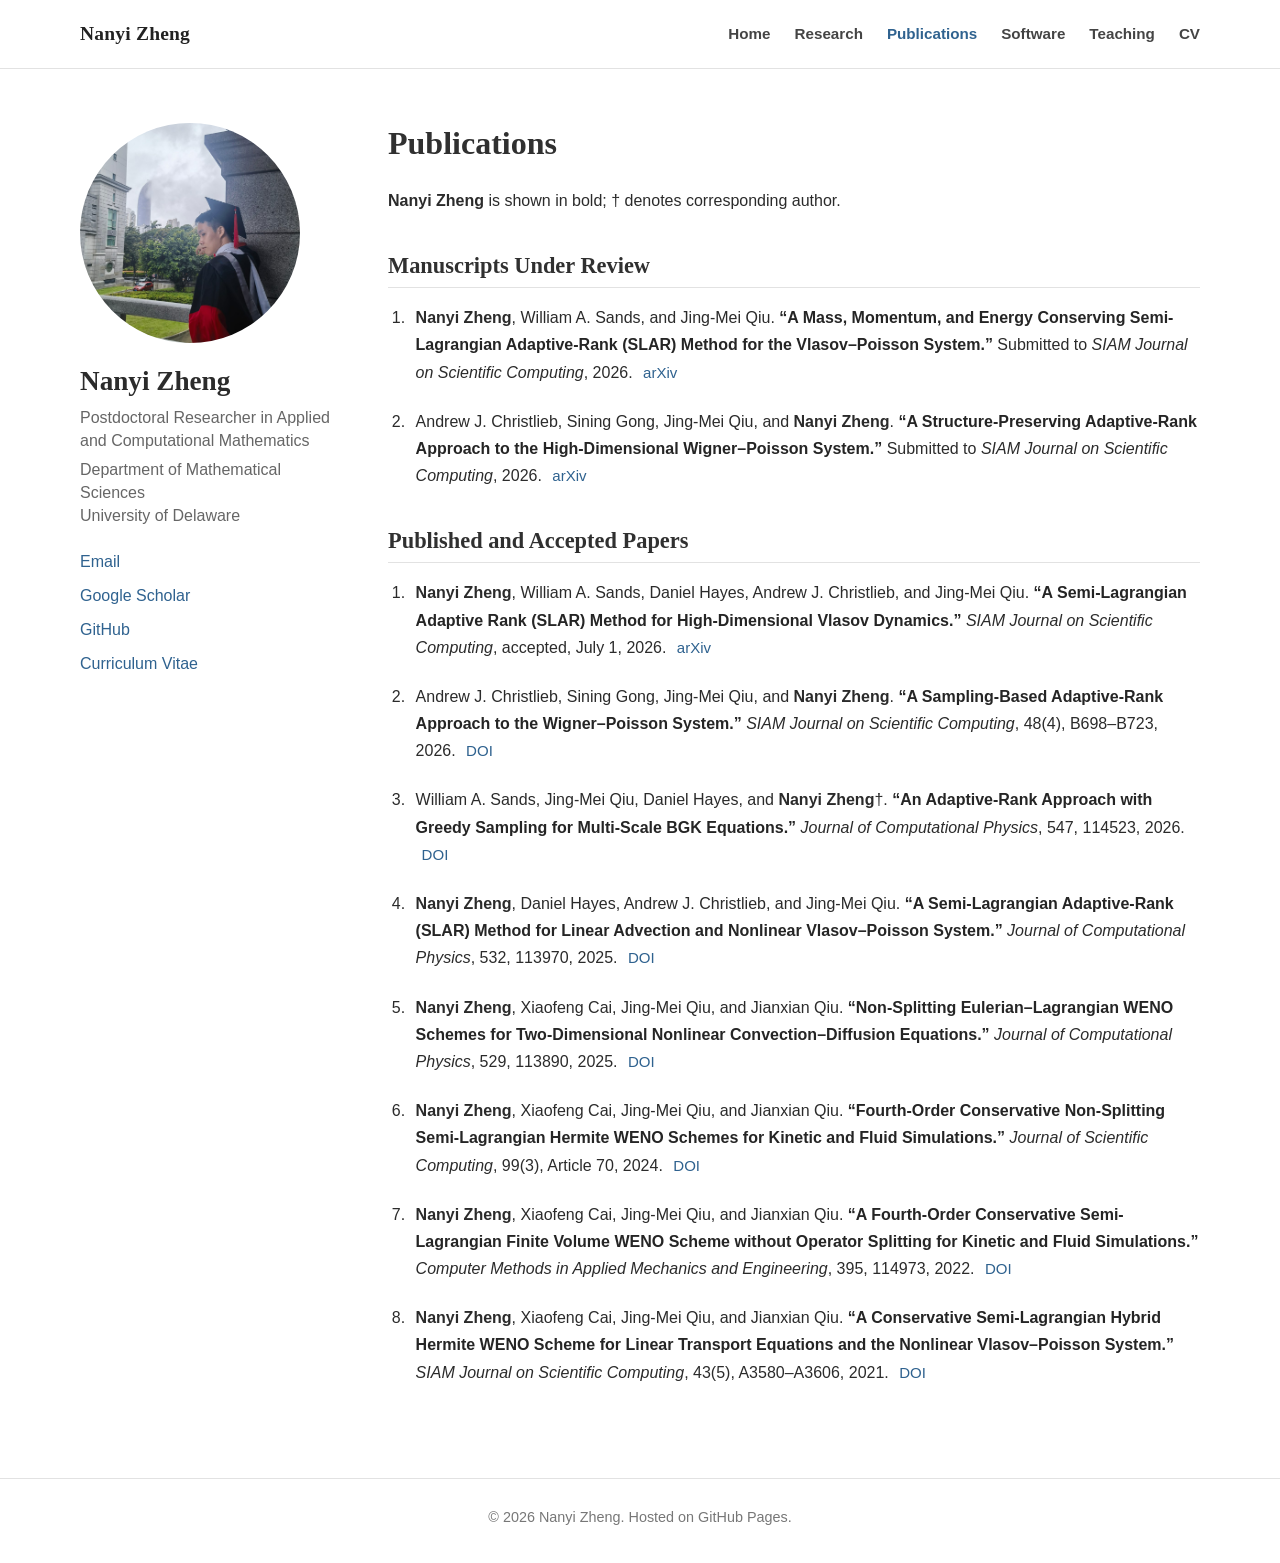
==== publications.html @ 28a94df5 "Create academic GitHub Pages site" ====
<!doctype html>
<html lang="en">
<head>
  <meta charset="utf-8"><meta name="viewport" content="width=device-width, initial-scale=1">
  <meta name="description" content="Publications and manuscripts by Nanyi Zheng.">
  <title>Publications | Nanyi Zheng</title>
  <link rel="stylesheet" href="assets/css/style.css">
</head>
<body>
  <header class="site-header"><div class="nav-wrap">
    <a class="site-name" href="index.html">Nanyi Zheng</a>
    <button class="menu-button" type="button" aria-expanded="false" aria-controls="site-navigation">Menu</button>
    <nav class="site-nav" id="site-navigation" aria-label="Primary navigation">
      <a href="index.html">Home</a><a href="research.html">Research</a><a href="publications.html" aria-current="page">Publications</a><a href="software.html">Software</a><a href="teaching.html">Teaching</a><a href="files/CV_Nanyi_Zheng.pdf">CV</a>
    </nav>
  </div></header>
  <div class="page-shell">
    <aside class="profile">
      <img class="profile-photo" src="assets/images/nanyi-zheng.jpg" alt="Portrait of Nanyi Zheng">
      <h1>Nanyi Zheng</h1><p class="profile-role">Postdoctoral Researcher in Applied and Computational Mathematics</p><p class="profile-affiliation">Department of Mathematical Sciences<br>University of Delaware</p>
      <ul class="profile-links"><li><a href="mailto:nyzheng@udel.edu">Email</a></li><li><a href="https://scholar.google.com/citations?hl=en&amp;user=1RE5OWYAAAAJ">Google Scholar</a></li><li><a href="https://github.com/Nanyheng">GitHub</a></li><li><a href="files/CV_Nanyi_Zheng.pdf">Curriculum Vitae</a></li></ul>
    </aside>
    <main>
      <h1>Publications</h1>
      <p><span class="author-me">Nanyi Zheng</span> is shown in bold; † denotes corresponding author.</p>

      <h2>Manuscripts Under Review</h2>
      <ol class="publication-list">
        <li><span class="author-me">Nanyi Zheng</span>, William A. Sands, and Jing-Mei Qiu. <span class="paper-title">“A Mass, Momentum, and Energy Conserving Semi-Lagrangian Adaptive-Rank (SLAR) Method for the Vlasov–Poisson System.”</span> Submitted to <span class="venue">SIAM Journal on Scientific Computing</span>, 2026. <span class="paper-links"><a href="https://arxiv.org/abs/2606.29027">arXiv</a></span></li>
        <li>Andrew J. Christlieb, Sining Gong, Jing-Mei Qiu, and <span class="author-me">Nanyi Zheng</span>. <span class="paper-title">“A Structure-Preserving Adaptive-Rank Approach to the High-Dimensional Wigner–Poisson System.”</span> Submitted to <span class="venue">SIAM Journal on Scientific Computing</span>, 2026. <span class="paper-links"><a href="https://arxiv.org/abs/2606.15067">arXiv</a></span></li>
      </ol>

      <h2>Published and Accepted Papers</h2>
      <ol class="publication-list">
        <li><span class="author-me">Nanyi Zheng</span>, William A. Sands, Daniel Hayes, Andrew J. Christlieb, and Jing-Mei Qiu. <span class="paper-title">“A Semi-Lagrangian Adaptive Rank (SLAR) Method for High-Dimensional Vlasov Dynamics.”</span> <span class="venue">SIAM Journal on Scientific Computing</span>, accepted, July 1, 2026. <span class="paper-links"><a href="https://arxiv.org/abs/2510.24861">arXiv</a></span></li>
        <li>Andrew J. Christlieb, Sining Gong, Jing-Mei Qiu, and <span class="author-me">Nanyi Zheng</span>. <span class="paper-title">“A Sampling-Based Adaptive-Rank Approach to the Wigner–Poisson System.”</span> <span class="venue">SIAM Journal on Scientific Computing</span>, 48(4), B698–B723, 2026. <span class="paper-links"><a href="https://doi.org/10.1137/25M1776019">DOI</a></span></li>
        <li>William A. Sands, Jing-Mei Qiu, Daniel Hayes, and <span class="author-me">Nanyi Zheng</span>†. <span class="paper-title">“An Adaptive-Rank Approach with Greedy Sampling for Multi-Scale BGK Equations.”</span> <span class="venue">Journal of Computational Physics</span>, 547, 114523, 2026. <span class="paper-links"><a href="https://doi.org/10.1016/j.jcp.2025.114523">DOI</a></span></li>
        <li><span class="author-me">Nanyi Zheng</span>, Daniel Hayes, Andrew J. Christlieb, and Jing-Mei Qiu. <span class="paper-title">“A Semi-Lagrangian Adaptive-Rank (SLAR) Method for Linear Advection and Nonlinear Vlasov–Poisson System.”</span> <span class="venue">Journal of Computational Physics</span>, 532, 113970, 2025. <span class="paper-links"><a href="https://doi.org/10.1016/j.jcp.2025.113970">DOI</a></span></li>
        <li><span class="author-me">Nanyi Zheng</span>, Xiaofeng Cai, Jing-Mei Qiu, and Jianxian Qiu. <span class="paper-title">“Non-Splitting Eulerian–Lagrangian WENO Schemes for Two-Dimensional Nonlinear Convection–Diffusion Equations.”</span> <span class="venue">Journal of Computational Physics</span>, 529, 113890, 2025. <span class="paper-links"><a href="https://doi.org/10.1016/j.jcp.2025.113890">DOI</a></span></li>
        <li><span class="author-me">Nanyi Zheng</span>, Xiaofeng Cai, Jing-Mei Qiu, and Jianxian Qiu. <span class="paper-title">“Fourth-Order Conservative Non-Splitting Semi-Lagrangian Hermite WENO Schemes for Kinetic and Fluid Simulations.”</span> <span class="venue">Journal of Scientific Computing</span>, 99(3), Article 70, 2024. <span class="paper-links"><a href="https://doi.org/10.1007/s10915-024-02520-6">DOI</a></span></li>
        <li><span class="author-me">Nanyi Zheng</span>, Xiaofeng Cai, Jing-Mei Qiu, and Jianxian Qiu. <span class="paper-title">“A Fourth-Order Conservative Semi-Lagrangian Finite Volume WENO Scheme without Operator Splitting for Kinetic and Fluid Simulations.”</span> <span class="venue">Computer Methods in Applied Mechanics and Engineering</span>, 395, 114973, 2022. <span class="paper-links"><a href="https://doi.org/10.1016/j.cma.2022.114973">DOI</a></span></li>
        <li><span class="author-me">Nanyi Zheng</span>, Xiaofeng Cai, Jing-Mei Qiu, and Jianxian Qiu. <span class="paper-title">“A Conservative Semi-Lagrangian Hybrid Hermite WENO Scheme for Linear Transport Equations and the Nonlinear Vlasov–Poisson System.”</span> <span class="venue">SIAM Journal on Scientific Computing</span>, 43(5), A3580–A3606, 2021. <span class="paper-links"><a href="https://doi.org/10.1137/20M1363273">DOI</a></span></li>
      </ol>
    </main>
  </div>
  <footer class="site-footer">© 2026 Nanyi Zheng. Hosted on GitHub Pages.</footer><script src="assets/js/site.js"></script>
</body>
</html>
---- assets/css/style.css ----
:root {
  --ink: #2b2b2b;
  --muted: #666;
  --link: #2f628f;
  --line: #e2e2e2;
  --soft: #f7f7f7;
  --page: #fff;
  --content: 1120px;
}

* { box-sizing: border-box; }

html { scroll-behavior: smooth; }

body {
  margin: 0;
  color: var(--ink);
  background: var(--page);
  font-family: -apple-system, BlinkMacSystemFont, "Segoe UI", Roboto, Helvetica, Arial, sans-serif;
  font-size: 16px;
  line-height: 1.7;
}

a { color: var(--link); text-decoration: none; }
a:hover, a:focus-visible { text-decoration: underline; }

.site-header {
  border-bottom: 1px solid var(--line);
  background: rgba(255,255,255,.96);
  position: sticky;
  top: 0;
  z-index: 10;
}

.nav-wrap {
  width: min(calc(100% - 40px), var(--content));
  min-height: 68px;
  margin: 0 auto;
  display: flex;
  align-items: center;
  justify-content: space-between;
  gap: 28px;
}

.site-name {
  color: #222;
  font-family: Georgia, "Times New Roman", serif;
  font-size: 1.22rem;
  font-weight: 700;
  letter-spacing: .01em;
  white-space: nowrap;
}

.site-nav { display: flex; align-items: center; gap: 24px; }
.site-nav a { color: #444; font-size: .95rem; font-weight: 600; }
.site-nav a[aria-current="page"] { color: var(--link); }

.page-shell {
  width: min(calc(100% - 40px), var(--content));
  margin: 54px auto 70px;
  display: grid;
  grid-template-columns: 250px minmax(0, 1fr);
  gap: 58px;
}

.profile { align-self: start; }
.profile-photo {
  width: 220px;
  height: 220px;
  display: block;
  object-fit: cover;
  object-position: 69% 48%;
  border-radius: 50%;
  filter: saturate(.92);
}

.profile h1 {
  margin: 22px 0 0;
  font-family: Georgia, "Times New Roman", serif;
  font-size: 1.7rem;
  line-height: 1.2;
}

.profile-role { margin: 8px 0 0; color: var(--muted); line-height: 1.45; }
.profile-affiliation { margin: 6px 0 0; color: var(--muted); line-height: 1.45; }
.profile-links { list-style: none; padding: 0; margin: 20px 0 0; }
.profile-links li { margin: 7px 0; }

main { min-width: 0; }
main h1, main h2 {
  font-family: Georgia, "Times New Roman", serif;
  color: #303030;
  line-height: 1.25;
}
main h1 { margin: 0 0 24px; font-size: 2rem; }
main h2 {
  margin: 38px 0 14px;
  padding-bottom: 7px;
  border-bottom: 1px solid var(--line);
  font-size: 1.4rem;
}
main p { margin: 0 0 16px; }

.research-list, .compact-list { padding-left: 1.2rem; }
.research-list li, .compact-list li { margin: 8px 0; }

.publication-list { padding-left: 1.35rem; }
.publication-list li { margin: 0 0 22px; padding-left: 6px; }
.paper-title { font-weight: 650; color: #252525; }
.paper-links { display: inline-flex; gap: 10px; margin-left: 6px; font-size: .94rem; }
.author-me { font-weight: 700; }
.venue { font-style: italic; }

.software-card {
  margin: 0 0 22px;
  padding: 20px 22px;
  border: 1px solid var(--line);
  border-left: 4px solid var(--link);
  background: var(--soft);
}
.software-card h2 { margin: 0 0 8px; padding: 0; border: 0; }
.software-card p { margin-bottom: 10px; }

.entry { margin-bottom: 26px; }
.entry-head { display: flex; justify-content: space-between; gap: 20px; }
.entry-title { font-weight: 700; }
.entry-date { color: var(--muted); white-space: nowrap; }

.site-footer {
  border-top: 1px solid var(--line);
  color: #777;
  font-size: .9rem;
  text-align: center;
  padding: 26px 20px 34px;
}

.menu-button { display: none; }

@media (max-width: 820px) {
  .nav-wrap { min-height: 62px; align-items: flex-start; padding: 17px 0; flex-wrap: wrap; }
  .menu-button {
    display: inline-flex;
    border: 0;
    background: transparent;
    color: #333;
    font: inherit;
    font-weight: 650;
    padding: 0;
  }
  .site-nav { display: none; flex-basis: 100%; flex-direction: column; align-items: flex-start; gap: 10px; padding-top: 8px; }
  .site-nav.open { display: flex; }
  .page-shell { grid-template-columns: 1fr; gap: 38px; margin-top: 38px; }
  .profile { text-align: center; }
  .profile-photo { margin: 0 auto; width: 190px; height: 190px; }
  .profile-links { display: flex; justify-content: center; flex-wrap: wrap; gap: 5px 18px; }
  .entry-head { display: block; }
}

@media print {
  .site-header, .site-footer { display: none; }
  .page-shell { width: 100%; margin: 0; }
}
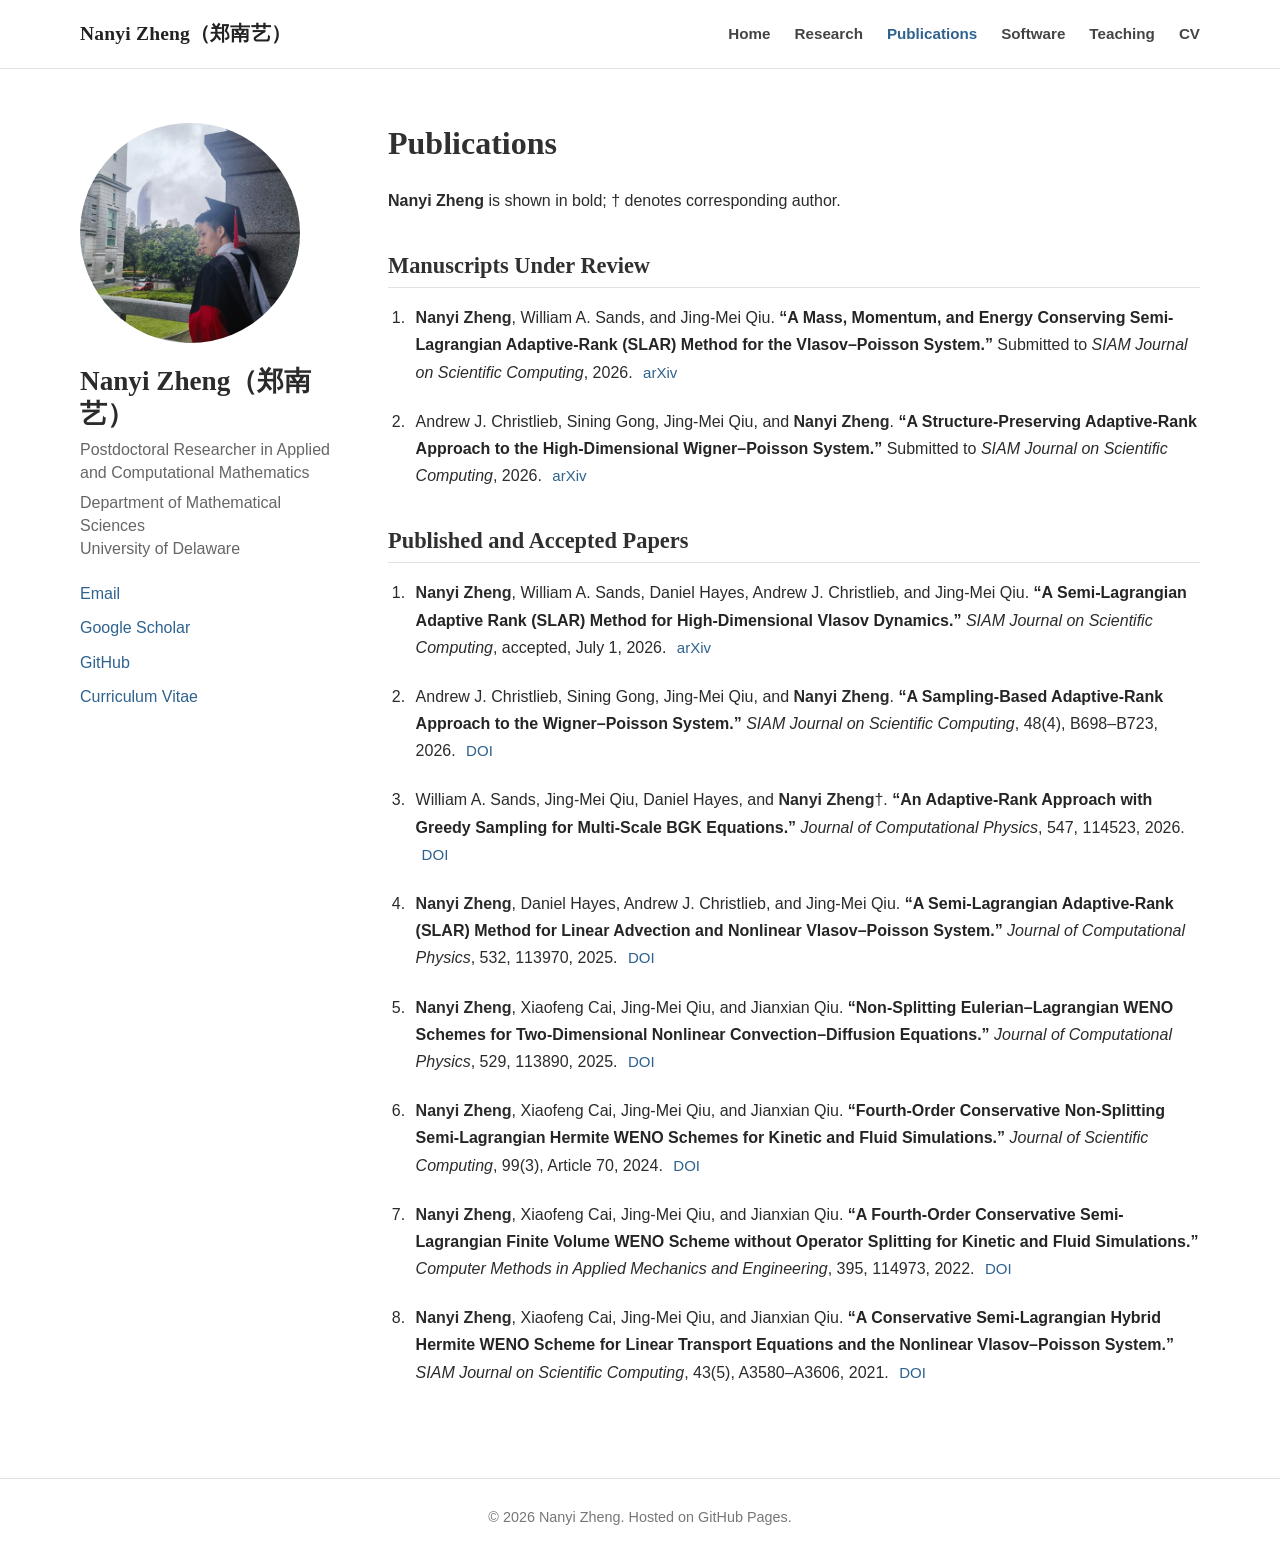
==== commit 8618ec1c: "Update name to include Chinese characters" ====
--- a/publications.html
+++ b/publications.html
@@ -8,7 +8,7 @@
 </head>
 <body>
   <header class="site-header"><div class="nav-wrap">
-    <a class="site-name" href="index.html">Nanyi Zheng</a>
+    <a class="site-name" href="index.html">Nanyi Zheng（郑南艺）</a>
     <button class="menu-button" type="button" aria-expanded="false" aria-controls="site-navigation">Menu</button>
     <nav class="site-nav" id="site-navigation" aria-label="Primary navigation">
       <a href="index.html">Home</a><a href="research.html">Research</a><a href="publications.html" aria-current="page">Publications</a><a href="software.html">Software</a><a href="teaching.html">Teaching</a><a href="files/CV_Nanyi_Zheng.pdf">CV</a>
@@ -17,7 +17,7 @@
   <div class="page-shell">
     <aside class="profile">
       <img class="profile-photo" src="assets/images/nanyi-zheng.jpg" alt="Portrait of Nanyi Zheng">
-      <h1>Nanyi Zheng</h1><p class="profile-role">Postdoctoral Researcher in Applied and Computational Mathematics</p><p class="profile-affiliation">Department of Mathematical Sciences<br>University of Delaware</p>
+      <h1>Nanyi Zheng（郑南艺）</h1><p class="profile-role">Postdoctoral Researcher in Applied and Computational Mathematics</p><p class="profile-affiliation">Department of Mathematical Sciences<br>University of Delaware</p>
       <ul class="profile-links"><li><a href="mailto:nyzheng@udel.edu">Email</a></li><li><a href="https://scholar.google.com/citations?hl=en&amp;user=1RE5OWYAAAAJ">Google Scholar</a></li><li><a href="https://github.com/Nanyheng">GitHub</a></li><li><a href="files/CV_Nanyi_Zheng.pdf">Curriculum Vitae</a></li></ul>
     </aside>
     <main>
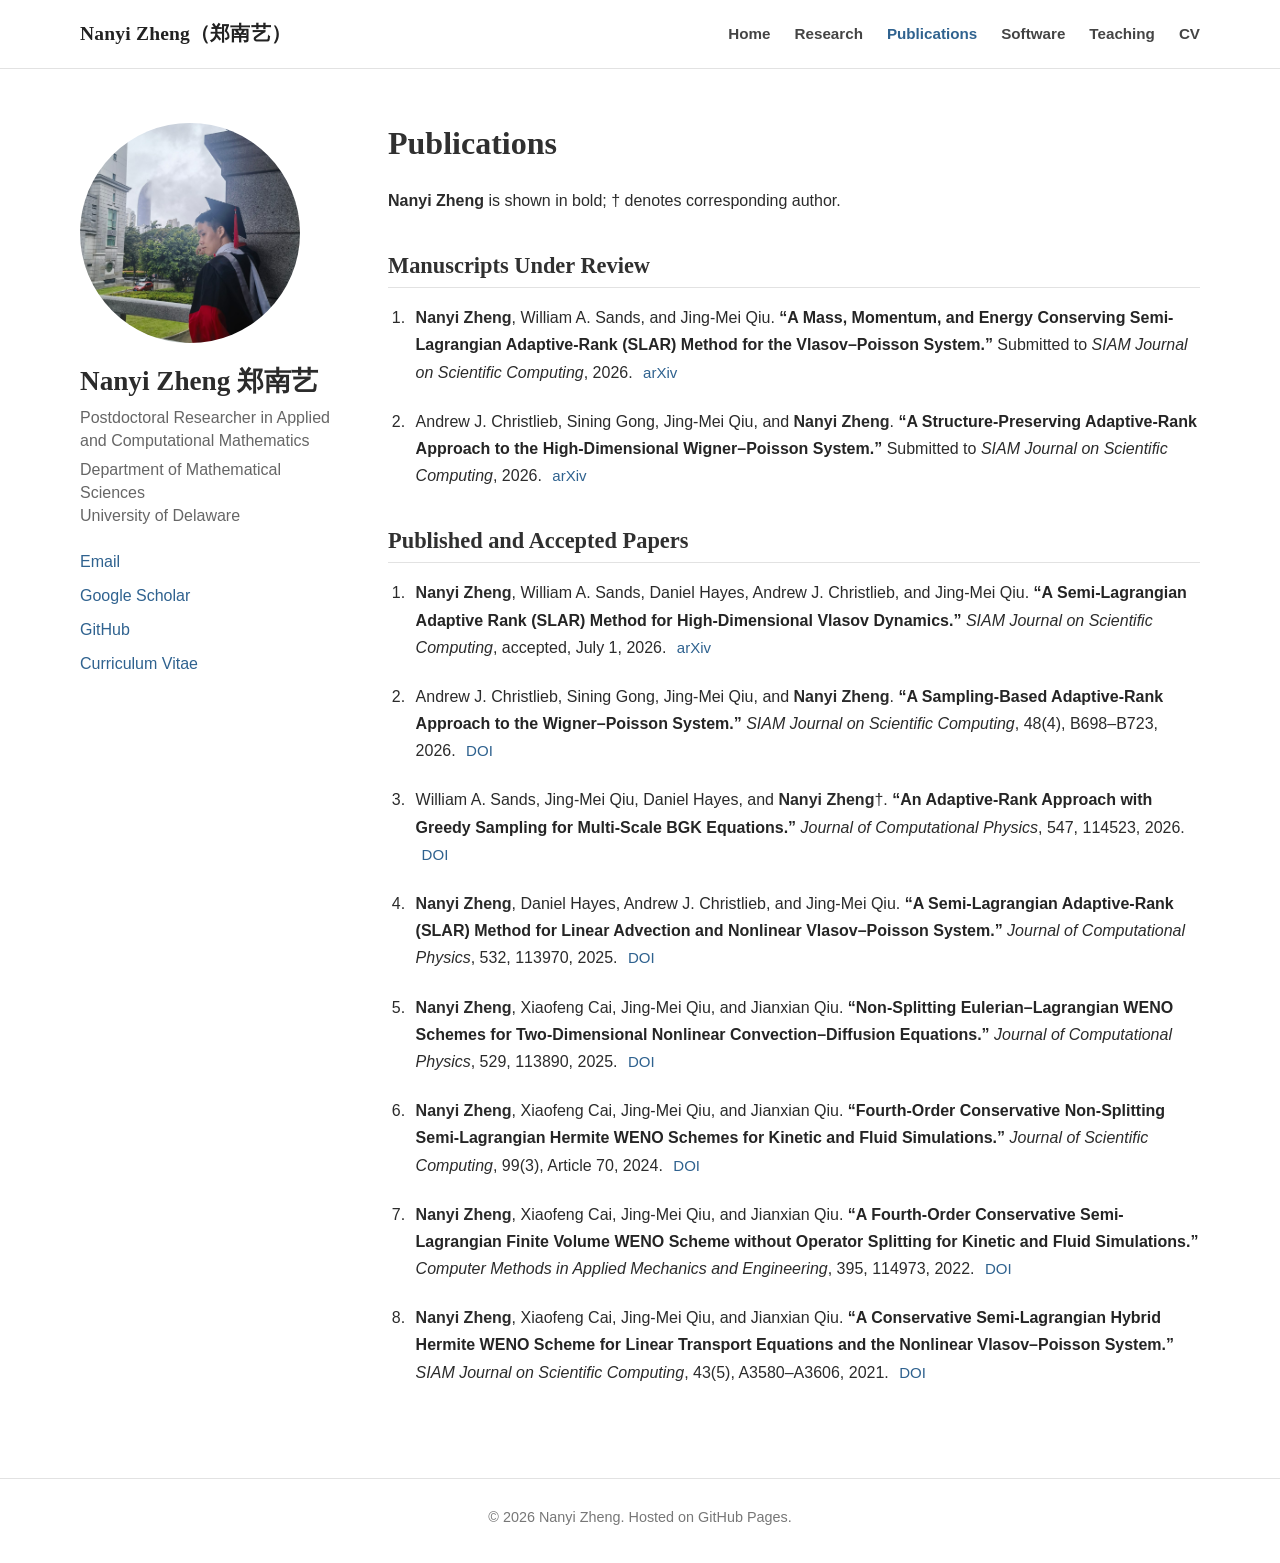
==== commit 6a449e22: "Update profile header for Nanyi Zheng" ====
--- a/publications.html
+++ b/publications.html
@@ -17,7 +17,10 @@
   <div class="page-shell">
     <aside class="profile">
       <img class="profile-photo" src="assets/images/nanyi-zheng.jpg" alt="Portrait of Nanyi Zheng">
-      <h1>Nanyi Zheng（郑南艺）</h1><p class="profile-role">Postdoctoral Researcher in Applied and Computational Mathematics</p><p class="profile-affiliation">Department of Mathematical Sciences<br>University of Delaware</p>
+      <h1 class="profile-name">
+        Nanyi Zheng
+        <span class="name-cn">郑南艺</span>
+      </h1><p class="profile-role">Postdoctoral Researcher in Applied and Computational Mathematics</p><p class="profile-affiliation">Department of Mathematical Sciences<br>University of Delaware</p>
       <ul class="profile-links"><li><a href="mailto:nyzheng@udel.edu">Email</a></li><li><a href="https://scholar.google.com/citations?hl=en&amp;user=1RE5OWYAAAAJ">Google Scholar</a></li><li><a href="https://github.com/Nanyheng">GitHub</a></li><li><a href="files/CV_Nanyi_Zheng.pdf">Curriculum Vitae</a></li></ul>
     </aside>
     <main>
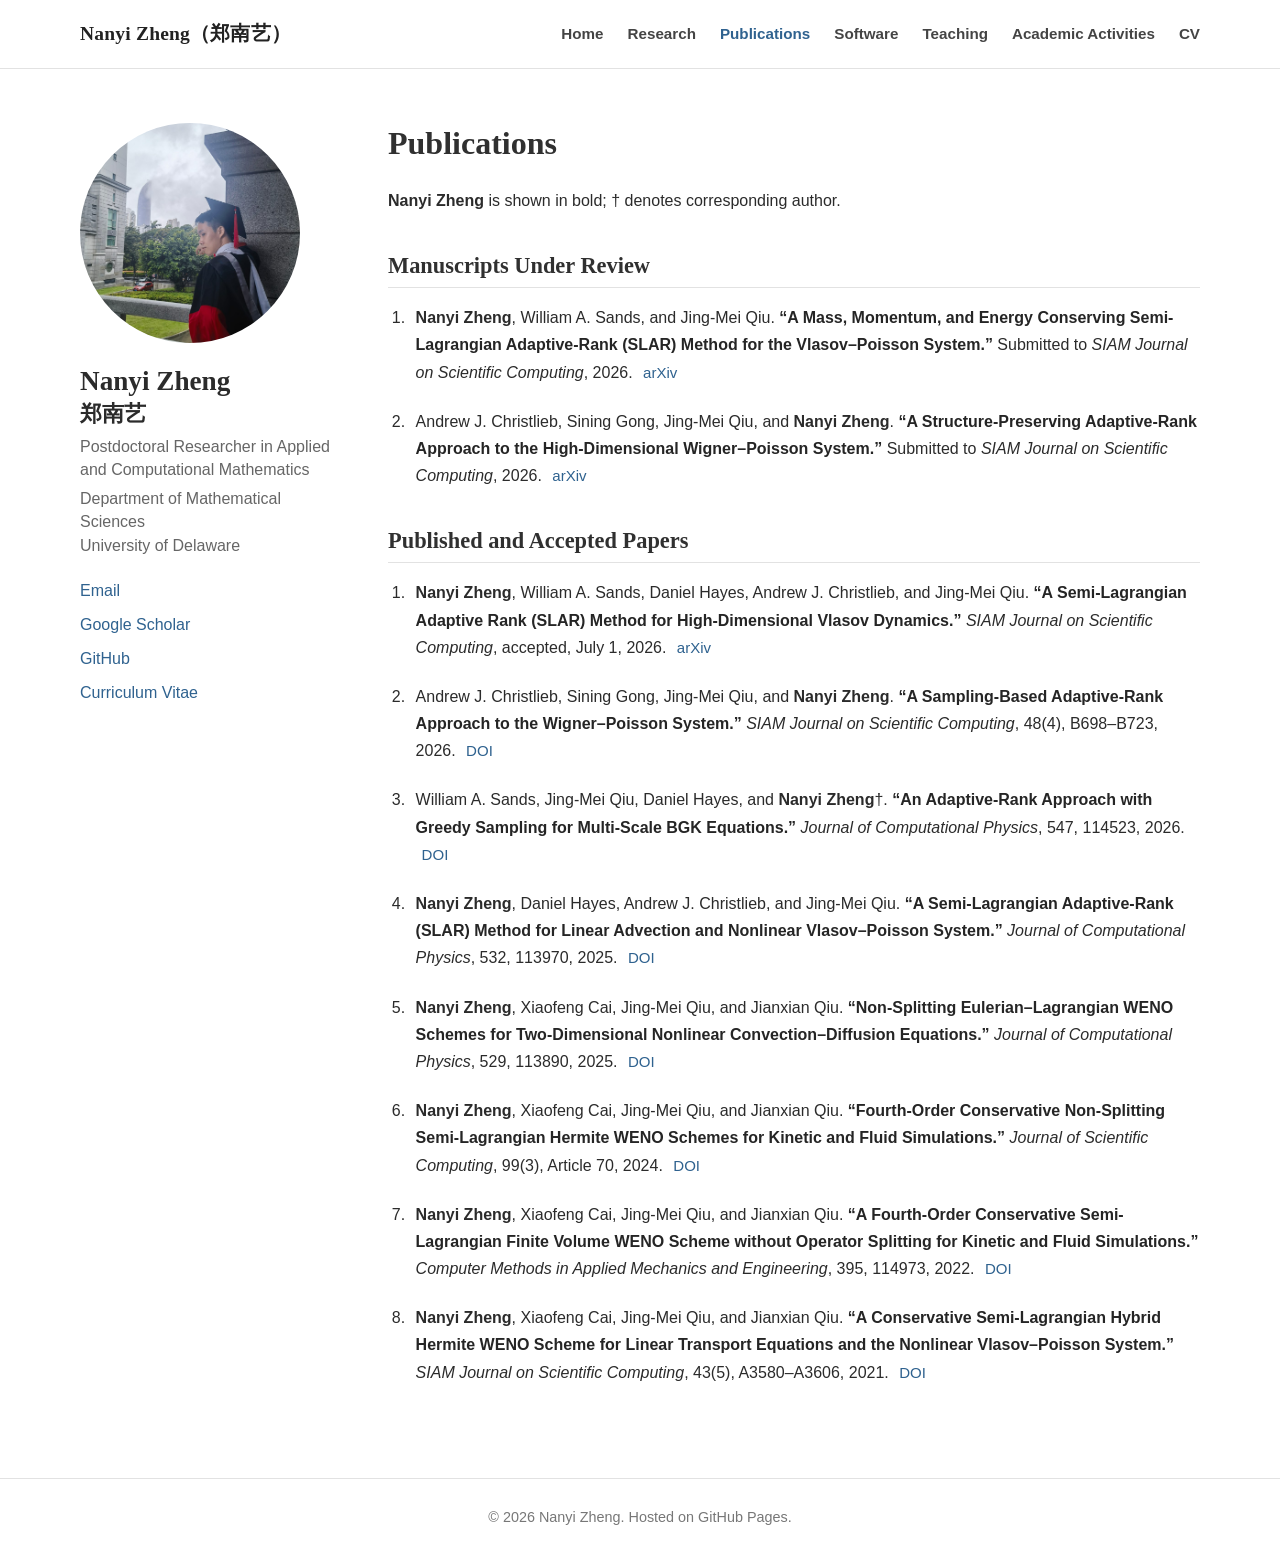
==== commit c6e32438: "Separate academic activities from teaching" ====
--- a/publications.html
+++ b/publications.html
@@ -11,15 +11,15 @@
     <a class="site-name" href="index.html">Nanyi Zheng（郑南艺）</a>
     <button class="menu-button" type="button" aria-expanded="false" aria-controls="site-navigation">Menu</button>
     <nav class="site-nav" id="site-navigation" aria-label="Primary navigation">
-      <a href="index.html">Home</a><a href="research.html">Research</a><a href="publications.html" aria-current="page">Publications</a><a href="software.html">Software</a><a href="teaching.html">Teaching</a><a href="files/CV_Nanyi_Zheng.pdf">CV</a>
+      <a href="index.html">Home</a><a href="research.html">Research</a><a href="publications.html" aria-current="page">Publications</a><a href="software.html">Software</a><a href="teaching.html">Teaching</a><a href="activities.html">Academic Activities</a><a href="files/CV_Nanyi_Zheng.pdf">CV</a>
     </nav>
   </div></header>
   <div class="page-shell">
     <aside class="profile">
       <img class="profile-photo" src="assets/images/nanyi-zheng.jpg" alt="Portrait of Nanyi Zheng">
-      <h1 class="profile-name">
+      <h1>
         Nanyi Zheng
-        <span class="name-cn">郑南艺</span>
+        <span class="name-cn" lang="zh-CN">郑南艺</span>
       </h1><p class="profile-role">Postdoctoral Researcher in Applied and Computational Mathematics</p><p class="profile-affiliation">Department of Mathematical Sciences<br>University of Delaware</p>
       <ul class="profile-links"><li><a href="mailto:nyzheng@udel.edu">Email</a></li><li><a href="https://scholar.google.com/citations?hl=en&amp;user=1RE5OWYAAAAJ">Google Scholar</a></li><li><a href="https://github.com/Nanyheng">GitHub</a></li><li><a href="files/CV_Nanyi_Zheng.pdf">Curriculum Vitae</a></li></ul>
     </aside>
--- a/assets/css/style.css
+++ b/assets/css/style.css
@@ -81,6 +81,15 @@
   line-height: 1.2;
 }
 
+.profile h1 .name-cn {
+  display: block;
+  margin-top: 3px;
+  font-family: "Songti SC", "Noto Serif SC", "SimSun", serif;
+  font-size: 0.8em;
+  font-weight: 600;
+  white-space: nowrap;
+}
+
 .profile-role { margin: 8px 0 0; color: var(--muted); line-height: 1.45; }
 .profile-affiliation { margin: 6px 0 0; color: var(--muted); line-height: 1.45; }
 .profile-links { list-style: none; padding: 0; margin: 20px 0 0; }
@@ -136,7 +145,7 @@
 
 .menu-button { display: none; }
 
-@media (max-width: 820px) {
+@media (max-width: 980px) {
   .nav-wrap { min-height: 62px; align-items: flex-start; padding: 17px 0; flex-wrap: wrap; }
   .menu-button {
     display: inline-flex;
